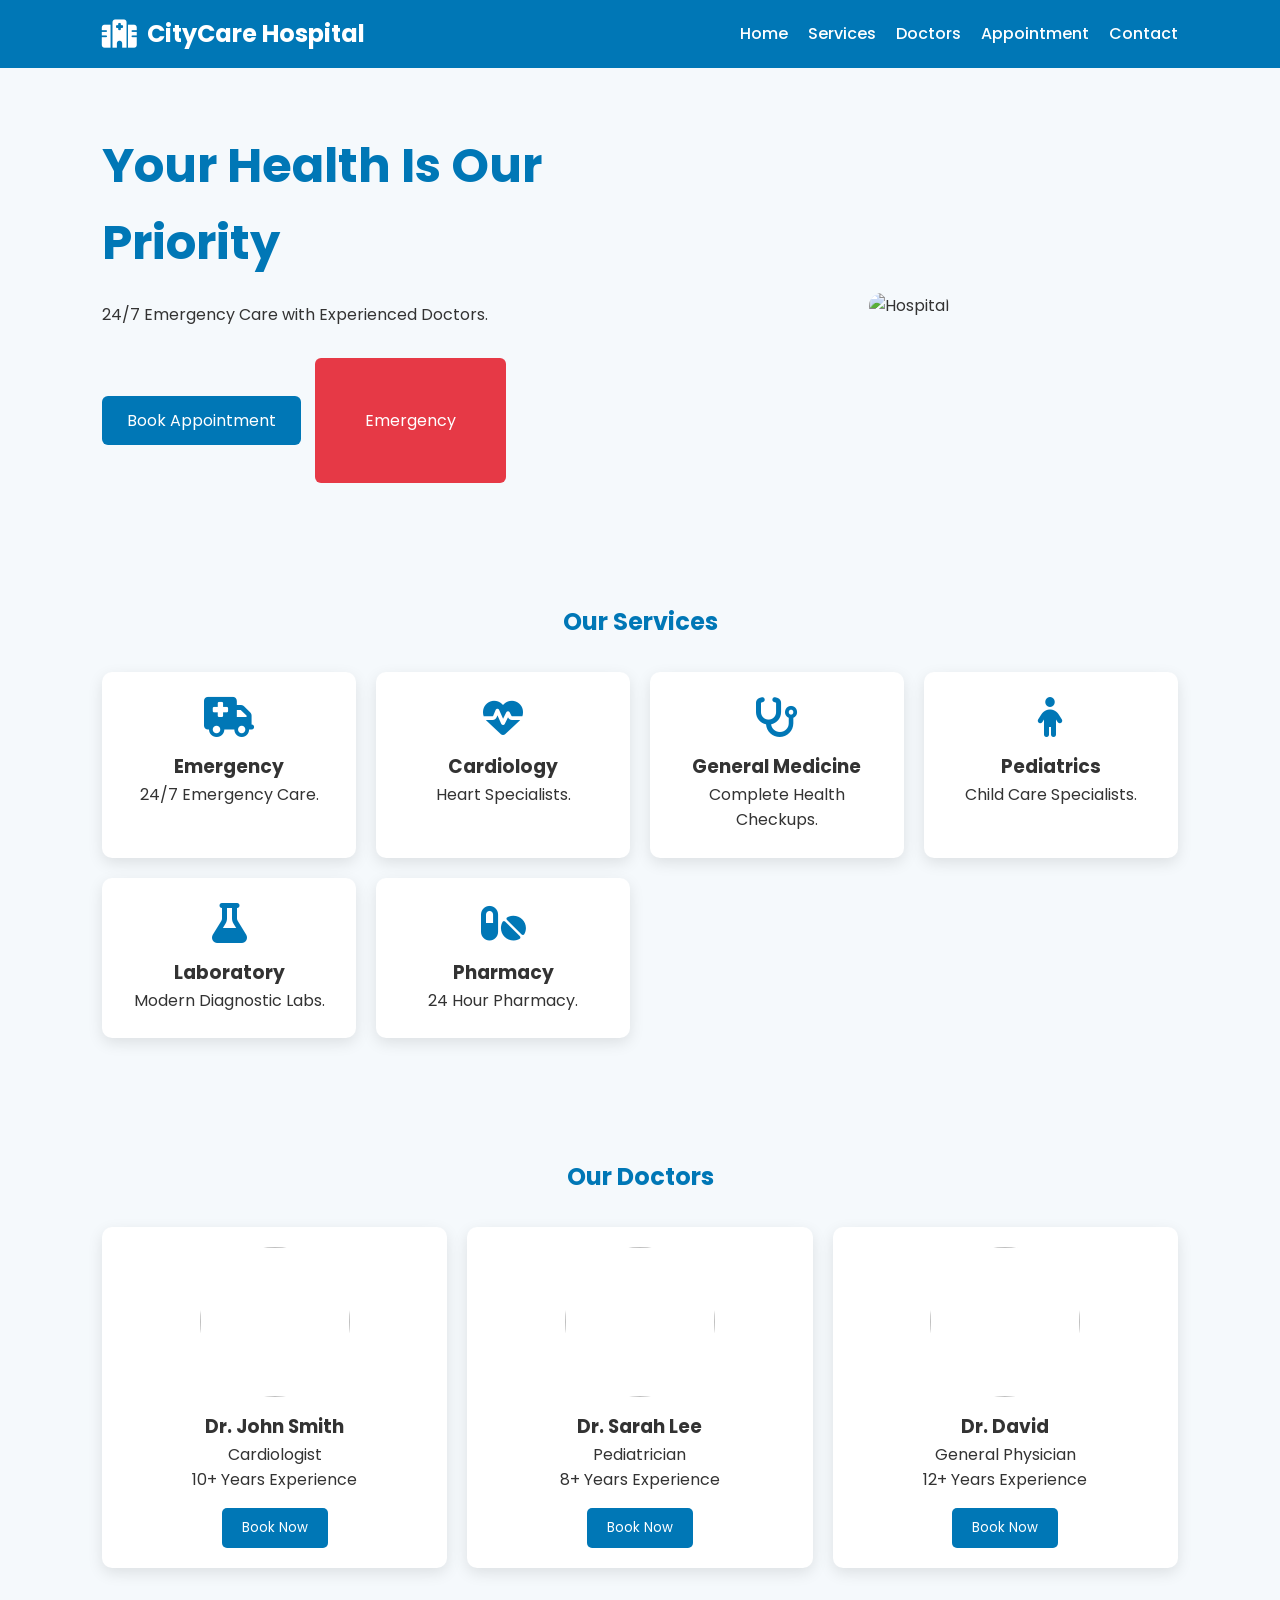
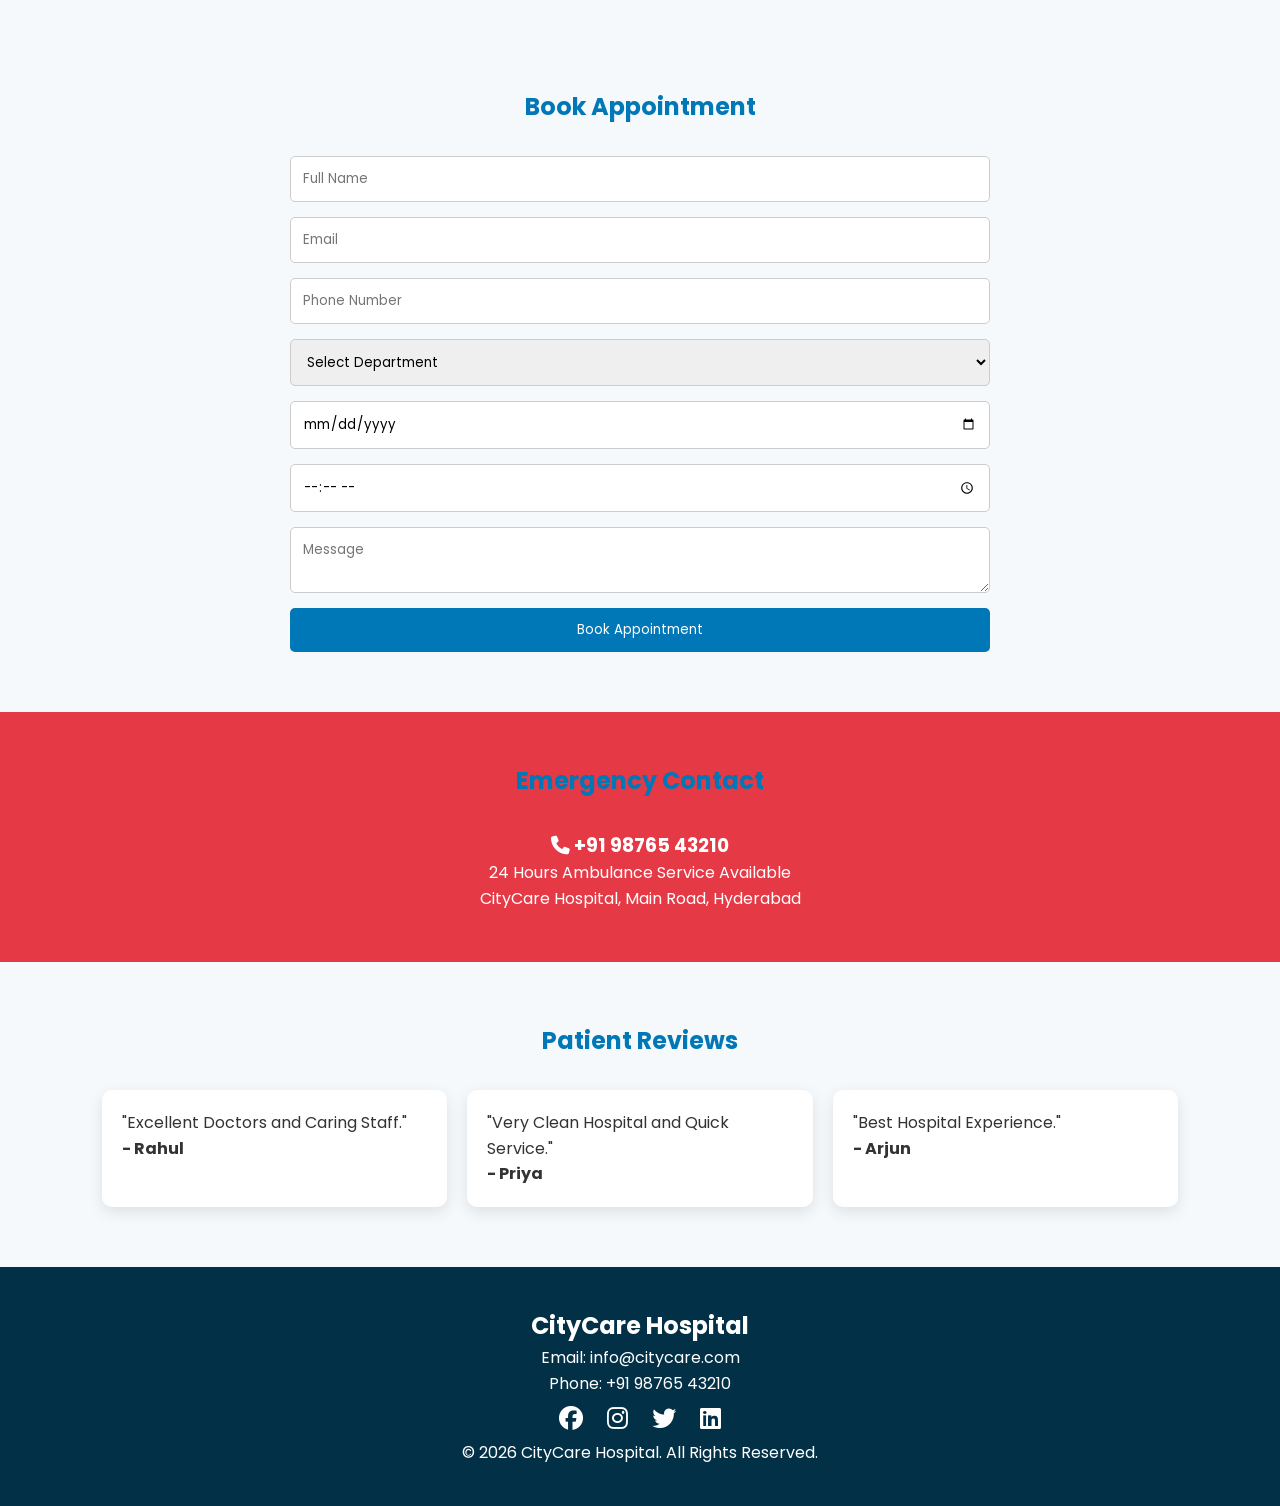
==== index.html @ 6179a46c "added hospital" ====
<!DOCTYPE html>
<html lang="en">
<head>
    <meta charset="UTF-8">
    <meta name="viewport" content="width=device-width, initial-scale=1.0">
    <title>CityCare Hospital</title>
    <link rel="stylesheet" href="style.css">
    <link rel="stylesheet"
    href="https://cdnjs.cloudflare.com/ajax/libs/font-awesome/6.5.2/css/all.min.css">
</head>
<body>

<!-- Header -->
<header>
    <nav class="navbar">
        <div class="logo">
            <i class="fa-solid fa-hospital"></i>
            <h2>CityCare Hospital</h2>
        </div>

        <ul class="nav-links">
            <li><a href="#home">Home</a></li>
            <li><a href="#services">Services</a></li>
            <li><a href="#doctors">Doctors</a></li>
            <li><a href="#appointment">Appointment</a></li>
            <li><a href="#contact">Contact</a></li>
        </ul>
    </nav>
</header>

<!-- Hero -->
<section class="hero" id="home">
    <div class="hero-text">
        <h1>Your Health Is Our Priority</h1>
        <p>24/7 Emergency Care with Experienced Doctors.</p>

        <a href="#appointment" class="btn">Book Appointment</a>
        <a href="#contact" class="btn emergency">Emergency</a>
    </div>

    <div class="hero-image">
        <img src="https://images.unsplash.com/photo-1576091160550-2173dba999ef?w=800" alt="Hospital">
    </div>
</section>

<!-- Services -->
<section id="services" class="services">

<h2>Our Services</h2>

<div class="service-container">

<div class="card">
<i class="fa-solid fa-truck-medical"></i>
<h3>Emergency</h3>
<p>24/7 Emergency Care.</p>
</div>

<div class="card">
<i class="fa-solid fa-heart-pulse"></i>
<h3>Cardiology</h3>
<p>Heart Specialists.</p>
</div>

<div class="card">
<i class="fa-solid fa-stethoscope"></i>
<h3>General Medicine</h3>
<p>Complete Health Checkups.</p>
</div>

<div class="card">
<i class="fa-solid fa-child"></i>
<h3>Pediatrics</h3>
<p>Child Care Specialists.</p>
</div>

<div class="card">
<i class="fa-solid fa-flask"></i>
<h3>Laboratory</h3>
<p>Modern Diagnostic Labs.</p>
</div>

<div class="card">
<i class="fa-solid fa-pills"></i>
<h3>Pharmacy</h3>
<p>24 Hour Pharmacy.</p>
</div>

</div>
</section>

<!-- Doctors -->
<section id="doctors" class="doctors">

<h2>Our Doctors</h2>

<div class="doctor-container">

<div class="doctor-card">
<img src="https://randomuser.me/api/portraits/men/32.jpg">
<h3>Dr. John Smith</h3>
<p>Cardiologist</p>
<p>10+ Years Experience</p>
<button>Book Now</button>
</div>

<div class="doctor-card">
<img src="https://randomuser.me/api/portraits/women/44.jpg">
<h3>Dr. Sarah Lee</h3>
<p>Pediatrician</p>
<p>8+ Years Experience</p>
<button>Book Now</button>
</div>

<div class="doctor-card">
<img src="https://randomuser.me/api/portraits/men/65.jpg">
<h3>Dr. David</h3>
<p>General Physician</p>
<p>12+ Years Experience</p>
<button>Book Now</button>
</div>

</div>

</section>

<!-- Appointment -->
<section id="appointment" class="appointment">

<h2>Book Appointment</h2>

<form id="appointmentForm">

<input type="text" placeholder="Full Name" required>

<input type="email" placeholder="Email" required>

<input type="tel" placeholder="Phone Number" required>

<select required>
<option>Select Department</option>
<option>Cardiology</option>
<option>General Medicine</option>
<option>Pediatrics</option>
<option>Laboratory</option>
</select>

<input type="date" required>

<input type="time" required>

<textarea placeholder="Message"></textarea>

<button type="submit">Book Appointment</button>

</form>

</section>

<!-- Emergency -->
<section class="emergency">

<h2>Emergency Contact</h2>

<h3><i class="fa-solid fa-phone"></i> +91 98765 43210</h3>

<p>24 Hours Ambulance Service Available</p>

<p>CityCare Hospital, Main Road, Hyderabad</p>

</section>

<!-- Testimonials -->
<section class="testimonials">

<h2>Patient Reviews</h2>

<div class="testimonial-box">

<div class="review">
<p>"Excellent Doctors and Caring Staff."</p>
<h4>- Rahul</h4>
</div>

<div class="review">
<p>"Very Clean Hospital and Quick Service."</p>
<h4>- Priya</h4>
</div>

<div class="review">
<p>"Best Hospital Experience."</p>
<h4>- Arjun</h4>
</div>

</div>

</section>

<!-- Footer -->
<footer id="contact">

<h2>CityCare Hospital</h2>

<p>Email: info@citycare.com</p>

<p>Phone: +91 98765 43210</p>

<div class="social">

<i class="fab fa-facebook"></i>
<i class="fab fa-instagram"></i>
<i class="fab fa-twitter"></i>
<i class="fab fa-linkedin"></i>

</div>

<p>© 2026 CityCare Hospital. All Rights Reserved.</p>

</footer>

<script src="script.js"></script>

</body>
</html>
---- style.css ----
/* Google Font */
@import url('https://fonts.googleapis.com/css2?family=Poppins:wght@300;400;500;600;700&display=swap');

*{
    margin:0;
    padding:0;
    box-sizing:border-box;
    font-family:'Poppins',sans-serif;
}

body{
    background:#f5f9fc;
    color:#333;
    line-height:1.6;
}

/* Header */
header{
    background:#0077b6;
    color:#fff;
    position:sticky;
    top:0;
    z-index:1000;
}

.navbar{
    display:flex;
    justify-content:space-between;
    align-items:center;
    padding:15px 8%;
}

.logo{
    display:flex;
    align-items:center;
    gap:10px;
}

.logo i{
    font-size:28px;
}

.nav-links{
    display:flex;
    list-style:none;
}

.nav-links li{
    margin-left:20px;
}

.nav-links a{
    color:#fff;
    text-decoration:none;
    font-weight:500;
}

.nav-links a:hover{
    color:#ffd166;
}

/* Hero */
.hero{
    display:flex;
    justify-content:space-between;
    align-items:center;
    padding:60px 8%;
    flex-wrap:wrap;
}

.hero-text{
    flex:1;
}

.hero-text h1{
    font-size:48px;
    color:#0077b6;
}

.hero-text p{
    margin:20px 0;
}

.hero-image{
    flex:1;
    text-align:center;
}

.hero-image img{
    width:100%;
    max-width:500px;
    border-radius:15px;
}

.btn{
    display:inline-block;
    padding:12px 25px;
    background:#0077b6;
    color:#fff;
    text-decoration:none;
    border-radius:6px;
    margin:10px 10px 0 0;
}

.btn:hover{
    background:#005f8a;
}

.emergency{
    background:#e63946;
}

/* Sections */
section{
    padding:60px 8%;
}

section h2{
    text-align:center;
    margin-bottom:30px;
    color:#0077b6;
}

/* Services */
.service-container{
    display:grid;
    grid-template-columns:repeat(auto-fit,minmax(220px,1fr));
    gap:20px;
}

.card{
    background:#fff;
    padding:25px;
    text-align:center;
    border-radius:10px;
    box-shadow:0 5px 15px rgba(0,0,0,.1);
    transition:.3s;
}

.card:hover{
    transform:translateY(-8px);
}

.card i{
    font-size:40px;
    color:#0077b6;
    margin-bottom:15px;
}

/* Doctors */
.doctor-container{
    display:grid;
    grid-template-columns:repeat(auto-fit,minmax(250px,1fr));
    gap:20px;
}

.doctor-card{
    background:#fff;
    text-align:center;
    padding:20px;
    border-radius:10px;
    box-shadow:0 5px 15px rgba(0,0,0,.1);
}

.doctor-card img{
    width:150px;
    height:150px;
    border-radius:50%;
    object-fit:cover;
    margin-bottom:15px;
}

.doctor-card button{
    margin-top:15px;
    padding:10px 20px;
    background:#0077b6;
    color:#fff;
    border:none;
    border-radius:5px;
    cursor:pointer;
}

.doctor-card button:hover{
    background:#005f8a;
}

/* Appointment */
form{
    max-width:700px;
    margin:auto;
    display:flex;
    flex-direction:column;
    gap:15px;
}

form input,
form select,
form textarea{
    padding:12px;
    border:1px solid #ccc;
    border-radius:5px;
}

form button{
    padding:12px;
    background:#0077b6;
    color:#fff;
    border:none;
    border-radius:5px;
    cursor:pointer;
}

form button:hover{
    background:#005f8a;
}

/* Emergency */
.emergency{
    text-align:center;
    color:#fff;
    padding:50px;
}

/* Testimonials */
.testimonial-box{
    display:grid;
    grid-template-columns:repeat(auto-fit,minmax(250px,1fr));
    gap:20px;
}

.review{
    background:#fff;
    padding:20px;
    border-radius:10px;
    box-shadow:0 5px 15px rgba(0,0,0,.1);
}

/* Footer */
footer{
    background:#023047;
    color:#fff;
    text-align:center;
    padding:40px 20px;
}

.social i{
    margin:10px;
    font-size:24px;
    cursor:pointer;
}

.social i:hover{
    color:#ffd166;
}

/* Responsive */
@media(max-width:768px){

.navbar{
    flex-direction:column;
}

.nav-links{
    flex-direction:column;
    text-align:center;
}

.nav-links li{
    margin:10px 0;
}

.hero{
    flex-direction:column;
    text-align:center;
}

.hero-text h1{
    font-size:34px;
}

}
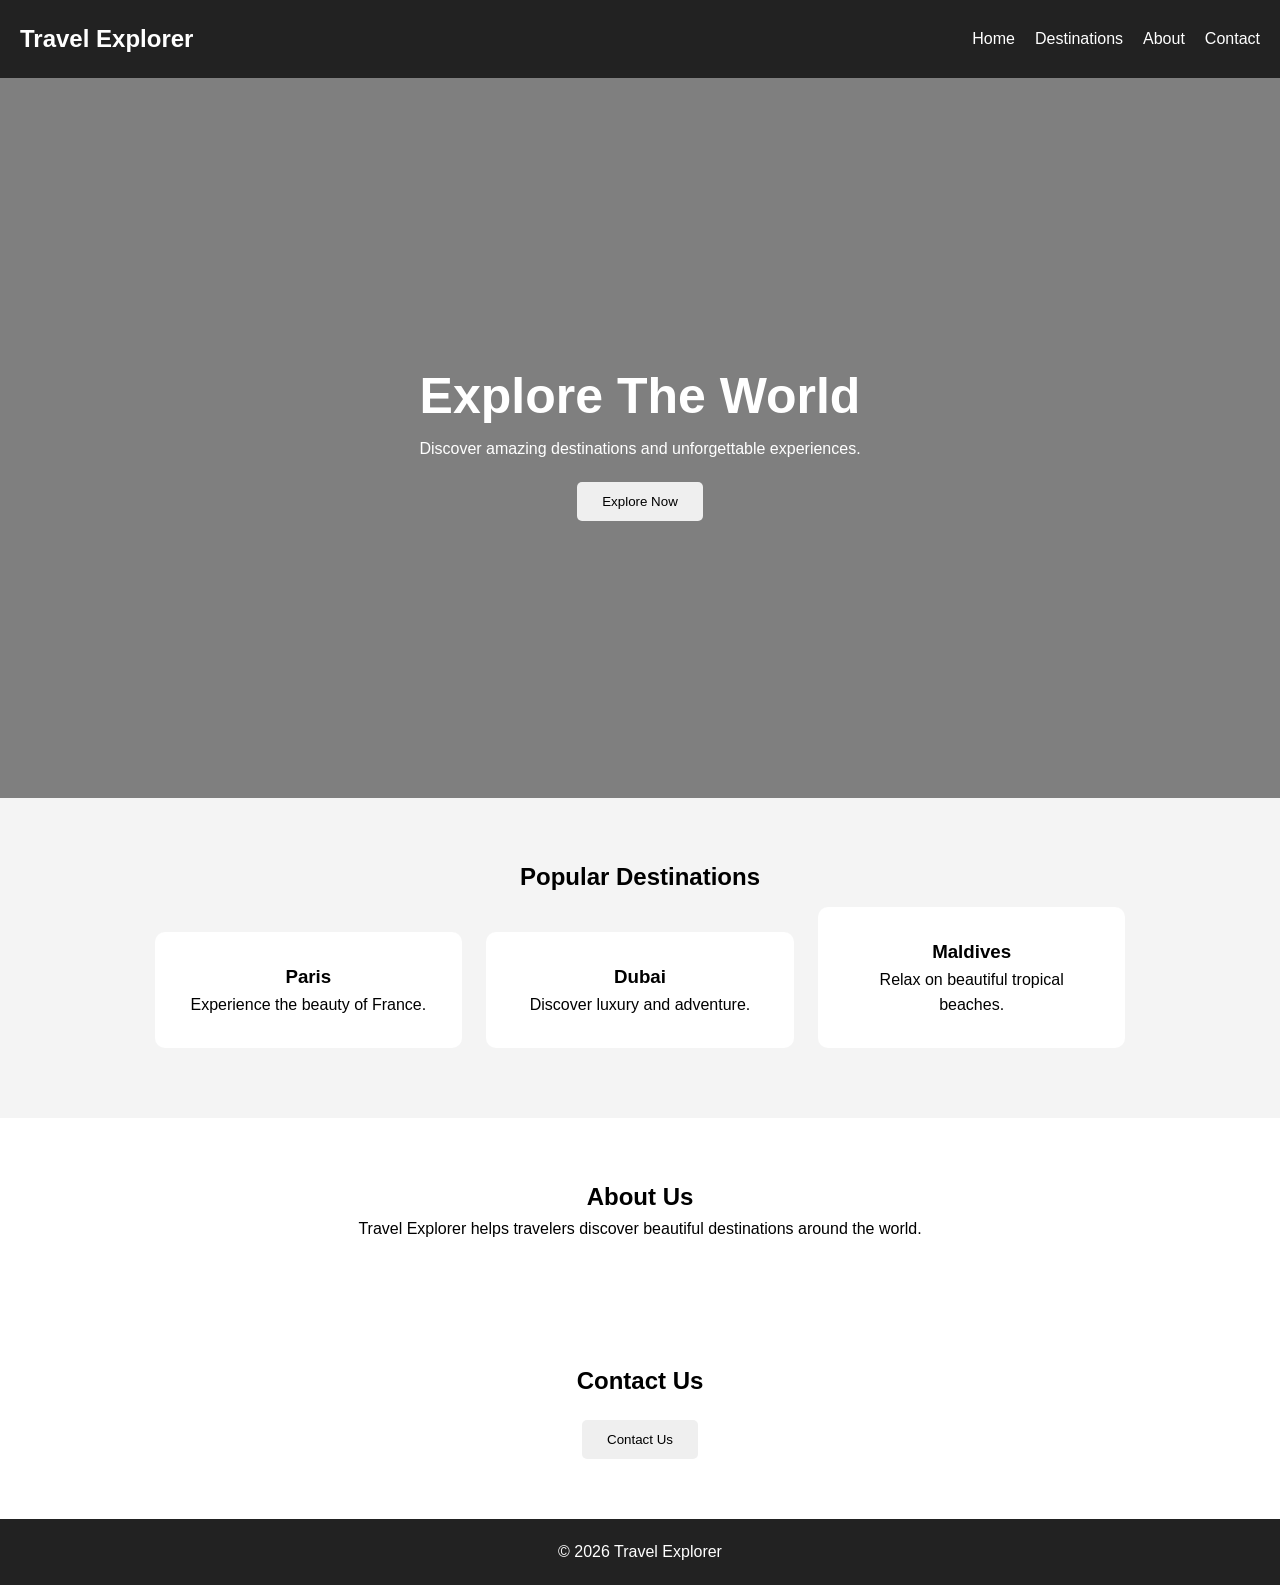
==== commit ffa5d6ae: "add travel docker website" ====
--- a/index.html
+++ b/index.html
@@ -3,222 +3,73 @@
 <head>
     <meta charset="UTF-8">
     <meta name="viewport" content="width=device-width, initial-scale=1.0">
-    <title>CityCare Hospital</title>
+
+    <title>Travel Explorer</title>
+
     <link rel="stylesheet" href="style.css">
-    <link rel="stylesheet"
-    href="https://cdnjs.cloudflare.com/ajax/libs/font-awesome/6.5.2/css/all.min.css">
 </head>
+
 <body>
 
-<!-- Header -->
-<header>
-    <nav class="navbar">
-        <div class="logo">
-            <i class="fa-solid fa-hospital"></i>
-            <h2>CityCare Hospital</h2>
+    <header>
+        <nav>
+            <h1>Travel Explorer</h1>
+
+            <ul>
+                <li><a href="#home">Home</a></li>
+                <li><a href="#destinations">Destinations</a></li>
+                <li><a href="#about">About</a></li>
+                <li><a href="#contact">Contact</a></li>
+            </ul>
+        </nav>
+    </header>
+
+    <section id="home">
+        <h2>Explore The World</h2>
+        <p>Discover amazing destinations and unforgettable experiences.</p>
+        <button>Explore Now</button>
+    </section>
+
+    <section id="destinations">
+        <h2>Popular Destinations</h2>
+
+        <div>
+            <h3>Paris</h3>
+            <p>Experience the beauty of France.</p>
         </div>
 
-        <ul class="nav-links">
-            <li><a href="#home">Home</a></li>
-            <li><a href="#services">Services</a></li>
-            <li><a href="#doctors">Doctors</a></li>
-            <li><a href="#appointment">Appointment</a></li>
-            <li><a href="#contact">Contact</a></li>
-        </ul>
-    </nav>
-</header>
+        <div>
+            <h3>Dubai</h3>
+            <p>Discover luxury and adventure.</p>
+        </div>
 
-<!-- Hero -->
-<section class="hero" id="home">
-    <div class="hero-text">
-        <h1>Your Health Is Our Priority</h1>
-        <p>24/7 Emergency Care with Experienced Doctors.</p>
+        <div>
+            <h3>Maldives</h3>
+            <p>Relax on beautiful tropical beaches.</p>
+        </div>
+    </section>
 
-        <a href="#appointment" class="btn">Book Appointment</a>
-        <a href="#contact" class="btn emergency">Emergency</a>
-    </div>
+    <section id="about">
+        <h2>About Us</h2>
+        <p>
+            Travel Explorer helps travelers discover beautiful
+            destinations around the world.
+        </p>
+    </section>
 
-    <div class="hero-image">
-        <img src="https://images.unsplash.com/photo-1576091160550-2173dba999ef?w=800" alt="Hospital">
-    </div>
-</section>
+    <section id="contact">
+        <h2>Contact Us</h2>
 
-<!-- Services -->
-<section id="services" class="services">
+        <button onclick="showMessage()">
+            Contact Us
+        </button>
+    </section>
 
-<h2>Our Services</h2>
+    <footer>
+        <p>© 2026 Travel Explorer</p>
+    </footer>
 
-<div class="service-container">
-
-<div class="card">
-<i class="fa-solid fa-truck-medical"></i>
-<h3>Emergency</h3>
-<p>24/7 Emergency Care.</p>
-</div>
-
-<div class="card">
-<i class="fa-solid fa-heart-pulse"></i>
-<h3>Cardiology</h3>
-<p>Heart Specialists.</p>
-</div>
-
-<div class="card">
-<i class="fa-solid fa-stethoscope"></i>
-<h3>General Medicine</h3>
-<p>Complete Health Checkups.</p>
-</div>
-
-<div class="card">
-<i class="fa-solid fa-child"></i>
-<h3>Pediatrics</h3>
-<p>Child Care Specialists.</p>
-</div>
-
-<div class="card">
-<i class="fa-solid fa-flask"></i>
-<h3>Laboratory</h3>
-<p>Modern Diagnostic Labs.</p>
-</div>
-
-<div class="card">
-<i class="fa-solid fa-pills"></i>
-<h3>Pharmacy</h3>
-<p>24 Hour Pharmacy.</p>
-</div>
-
-</div>
-</section>
-
-<!-- Doctors -->
-<section id="doctors" class="doctors">
-
-<h2>Our Doctors</h2>
-
-<div class="doctor-container">
-
-<div class="doctor-card">
-<img src="https://randomuser.me/api/portraits/men/32.jpg">
-<h3>Dr. John Smith</h3>
-<p>Cardiologist</p>
-<p>10+ Years Experience</p>
-<button>Book Now</button>
-</div>
-
-<div class="doctor-card">
-<img src="https://randomuser.me/api/portraits/women/44.jpg">
-<h3>Dr. Sarah Lee</h3>
-<p>Pediatrician</p>
-<p>8+ Years Experience</p>
-<button>Book Now</button>
-</div>
-
-<div class="doctor-card">
-<img src="https://randomuser.me/api/portraits/men/65.jpg">
-<h3>Dr. David</h3>
-<p>General Physician</p>
-<p>12+ Years Experience</p>
-<button>Book Now</button>
-</div>
-
-</div>
-
-</section>
-
-<!-- Appointment -->
-<section id="appointment" class="appointment">
-
-<h2>Book Appointment</h2>
-
-<form id="appointmentForm">
-
-<input type="text" placeholder="Full Name" required>
-
-<input type="email" placeholder="Email" required>
-
-<input type="tel" placeholder="Phone Number" required>
-
-<select required>
-<option>Select Department</option>
-<option>Cardiology</option>
-<option>General Medicine</option>
-<option>Pediatrics</option>
-<option>Laboratory</option>
-</select>
-
-<input type="date" required>
-
-<input type="time" required>
-
-<textarea placeholder="Message"></textarea>
-
-<button type="submit">Book Appointment</button>
-
-</form>
-
-</section>
-
-<!-- Emergency -->
-<section class="emergency">
-
-<h2>Emergency Contact</h2>
-
-<h3><i class="fa-solid fa-phone"></i> +91 98765 43210</h3>
-
-<p>24 Hours Ambulance Service Available</p>
-
-<p>CityCare Hospital, Main Road, Hyderabad</p>
-
-</section>
-
-<!-- Testimonials -->
-<section class="testimonials">
-
-<h2>Patient Reviews</h2>
-
-<div class="testimonial-box">
-
-<div class="review">
-<p>"Excellent Doctors and Caring Staff."</p>
-<h4>- Rahul</h4>
-</div>
-
-<div class="review">
-<p>"Very Clean Hospital and Quick Service."</p>
-<h4>- Priya</h4>
-</div>
-
-<div class="review">
-<p>"Best Hospital Experience."</p>
-<h4>- Arjun</h4>
-</div>
-
-</div>
-
-</section>
-
-<!-- Footer -->
-<footer id="contact">
-
-<h2>CityCare Hospital</h2>
-
-<p>Email: info@citycare.com</p>
-
-<p>Phone: +91 98765 43210</p>
-
-<div class="social">
-
-<i class="fab fa-facebook"></i>
-<i class="fab fa-instagram"></i>
-<i class="fab fa-twitter"></i>
-<i class="fab fa-linkedin"></i>
-
-</div>
-
-<p>© 2026 CityCare Hospital. All Rights Reserved.</p>
-
-</footer>
-
-<script src="script.js"></script>
+    <script src="script.js"></script>
 
 </body>
-</html>+</html>
--- a/style.css
+++ b/style.css
@@ -1,281 +1,88 @@
-/* Google Font */
-@import url('https://fonts.googleapis.com/css2?family=Poppins:wght@300;400;500;600;700&display=swap');
-
-*{
-    margin:0;
-    padding:0;
-    box-sizing:border-box;
-    font-family:'Poppins',sans-serif;
+* {
+    margin: 0;
+    padding: 0;
+    box-sizing: border-box;
 }
 
-body{
-    background:#f5f9fc;
-    color:#333;
-    line-height:1.6;
+body {
+    font-family: Arial, sans-serif;
+    line-height: 1.6;
 }
 
-/* Header */
-header{
-    background:#0077b6;
-    color:#fff;
-    position:sticky;
-    top:0;
-    z-index:1000;
+header {
+    background: #222;
+    color: white;
+    padding: 20px;
 }
 
-.navbar{
-    display:flex;
-    justify-content:space-between;
-    align-items:center;
-    padding:15px 8%;
+nav {
+    display: flex;
+    justify-content: space-between;
+    align-items: center;
 }
 
-.logo{
-    display:flex;
-    align-items:center;
-    gap:10px;
+nav ul {
+    display: flex;
+    list-style: none;
+    gap: 20px;
 }
 
-.logo i{
-    font-size:28px;
+nav a {
+    color: white;
+    text-decoration: none;
 }
 
-.nav-links{
-    display:flex;
-    list-style:none;
+#home {
+    min-height: 80vh;
+    display: flex;
+    flex-direction: column;
+    justify-content: center;
+    align-items: center;
+    text-align: center;
+
+    background: linear-gradient(
+        rgba(0, 0, 0, 0.5),
+        rgba(0, 0, 0, 0.5)
+    ),
+    url("https://images.unsplash.com/photo-1507525428034-b723cf961d3e")
+    center/cover;
+
+    color: white;
 }
 
-.nav-links li{
-    margin-left:20px;
+#home h2 {
+    font-size: 50px;
 }
 
-.nav-links a{
-    color:#fff;
-    text-decoration:none;
-    font-weight:500;
+button {
+    margin-top: 20px;
+    padding: 12px 25px;
+    border: none;
+    border-radius: 5px;
+    cursor: pointer;
 }
 
-.nav-links a:hover{
-    color:#ffd166;
+section {
+    padding: 60px 10%;
+    text-align: center;
 }
 
-/* Hero */
-.hero{
-    display:flex;
-    justify-content:space-between;
-    align-items:center;
-    padding:60px 8%;
-    flex-wrap:wrap;
+#destinations {
+    background: #f4f4f4;
 }
 
-.hero-text{
-    flex:1;
+#destinations div {
+    display: inline-block;
+    width: 30%;
+    margin: 10px;
+    padding: 30px;
+    background: white;
+    border-radius: 10px;
 }
 
-.hero-text h1{
-    font-size:48px;
-    color:#0077b6;
+footer {
+    background: #222;
+    color: white;
+    text-align: center;
+    padding: 20px;
 }
-
-.hero-text p{
-    margin:20px 0;
-}
-
-.hero-image{
-    flex:1;
-    text-align:center;
-}
-
-.hero-image img{
-    width:100%;
-    max-width:500px;
-    border-radius:15px;
-}
-
-.btn{
-    display:inline-block;
-    padding:12px 25px;
-    background:#0077b6;
-    color:#fff;
-    text-decoration:none;
-    border-radius:6px;
-    margin:10px 10px 0 0;
-}
-
-.btn:hover{
-    background:#005f8a;
-}
-
-.emergency{
-    background:#e63946;
-}
-
-/* Sections */
-section{
-    padding:60px 8%;
-}
-
-section h2{
-    text-align:center;
-    margin-bottom:30px;
-    color:#0077b6;
-}
-
-/* Services */
-.service-container{
-    display:grid;
-    grid-template-columns:repeat(auto-fit,minmax(220px,1fr));
-    gap:20px;
-}
-
-.card{
-    background:#fff;
-    padding:25px;
-    text-align:center;
-    border-radius:10px;
-    box-shadow:0 5px 15px rgba(0,0,0,.1);
-    transition:.3s;
-}
-
-.card:hover{
-    transform:translateY(-8px);
-}
-
-.card i{
-    font-size:40px;
-    color:#0077b6;
-    margin-bottom:15px;
-}
-
-/* Doctors */
-.doctor-container{
-    display:grid;
-    grid-template-columns:repeat(auto-fit,minmax(250px,1fr));
-    gap:20px;
-}
-
-.doctor-card{
-    background:#fff;
-    text-align:center;
-    padding:20px;
-    border-radius:10px;
-    box-shadow:0 5px 15px rgba(0,0,0,.1);
-}
-
-.doctor-card img{
-    width:150px;
-    height:150px;
-    border-radius:50%;
-    object-fit:cover;
-    margin-bottom:15px;
-}
-
-.doctor-card button{
-    margin-top:15px;
-    padding:10px 20px;
-    background:#0077b6;
-    color:#fff;
-    border:none;
-    border-radius:5px;
-    cursor:pointer;
-}
-
-.doctor-card button:hover{
-    background:#005f8a;
-}
-
-/* Appointment */
-form{
-    max-width:700px;
-    margin:auto;
-    display:flex;
-    flex-direction:column;
-    gap:15px;
-}
-
-form input,
-form select,
-form textarea{
-    padding:12px;
-    border:1px solid #ccc;
-    border-radius:5px;
-}
-
-form button{
-    padding:12px;
-    background:#0077b6;
-    color:#fff;
-    border:none;
-    border-radius:5px;
-    cursor:pointer;
-}
-
-form button:hover{
-    background:#005f8a;
-}
-
-/* Emergency */
-.emergency{
-    text-align:center;
-    color:#fff;
-    padding:50px;
-}
-
-/* Testimonials */
-.testimonial-box{
-    display:grid;
-    grid-template-columns:repeat(auto-fit,minmax(250px,1fr));
-    gap:20px;
-}
-
-.review{
-    background:#fff;
-    padding:20px;
-    border-radius:10px;
-    box-shadow:0 5px 15px rgba(0,0,0,.1);
-}
-
-/* Footer */
-footer{
-    background:#023047;
-    color:#fff;
-    text-align:center;
-    padding:40px 20px;
-}
-
-.social i{
-    margin:10px;
-    font-size:24px;
-    cursor:pointer;
-}
-
-.social i:hover{
-    color:#ffd166;
-}
-
-/* Responsive */
-@media(max-width:768px){
-
-.navbar{
-    flex-direction:column;
-}
-
-.nav-links{
-    flex-direction:column;
-    text-align:center;
-}
-
-.nav-links li{
-    margin:10px 0;
-}
-
-.hero{
-    flex-direction:column;
-    text-align:center;
-}
-
-.hero-text h1{
-    font-size:34px;
-}
-
-}
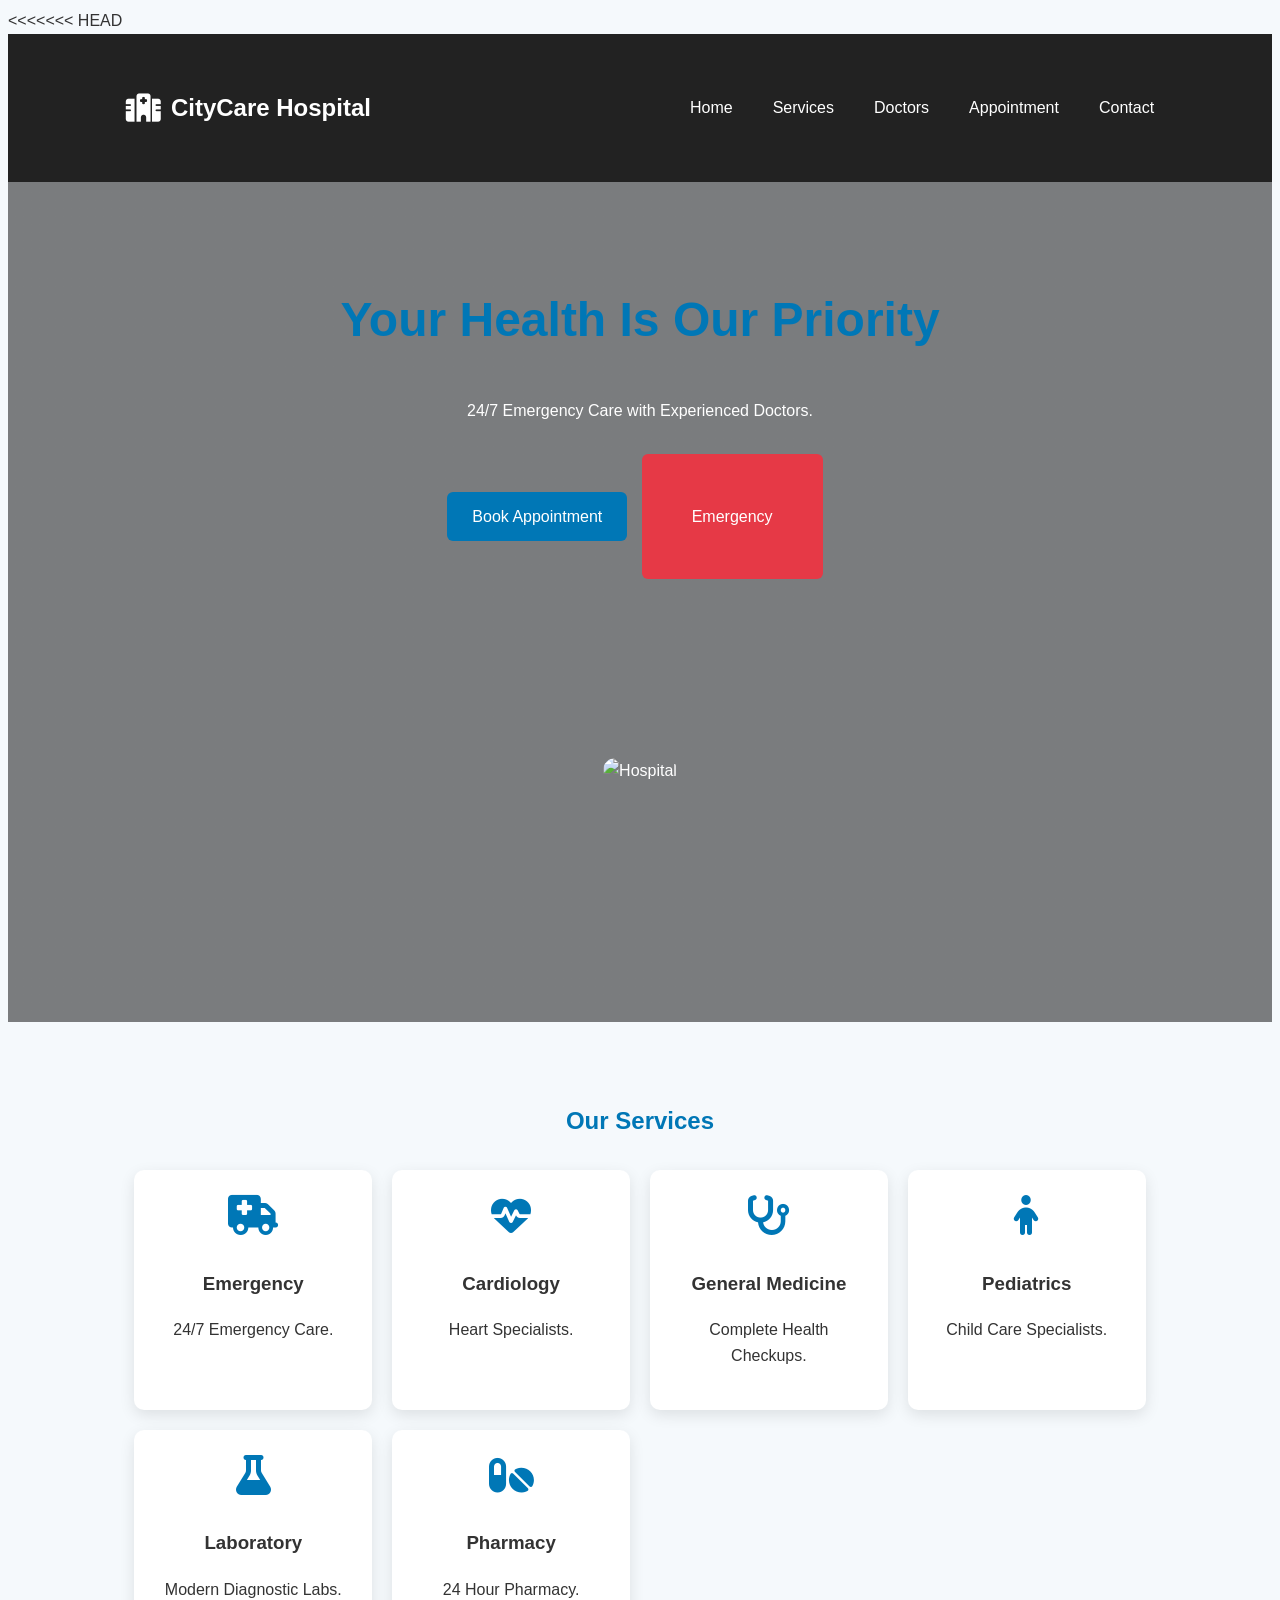
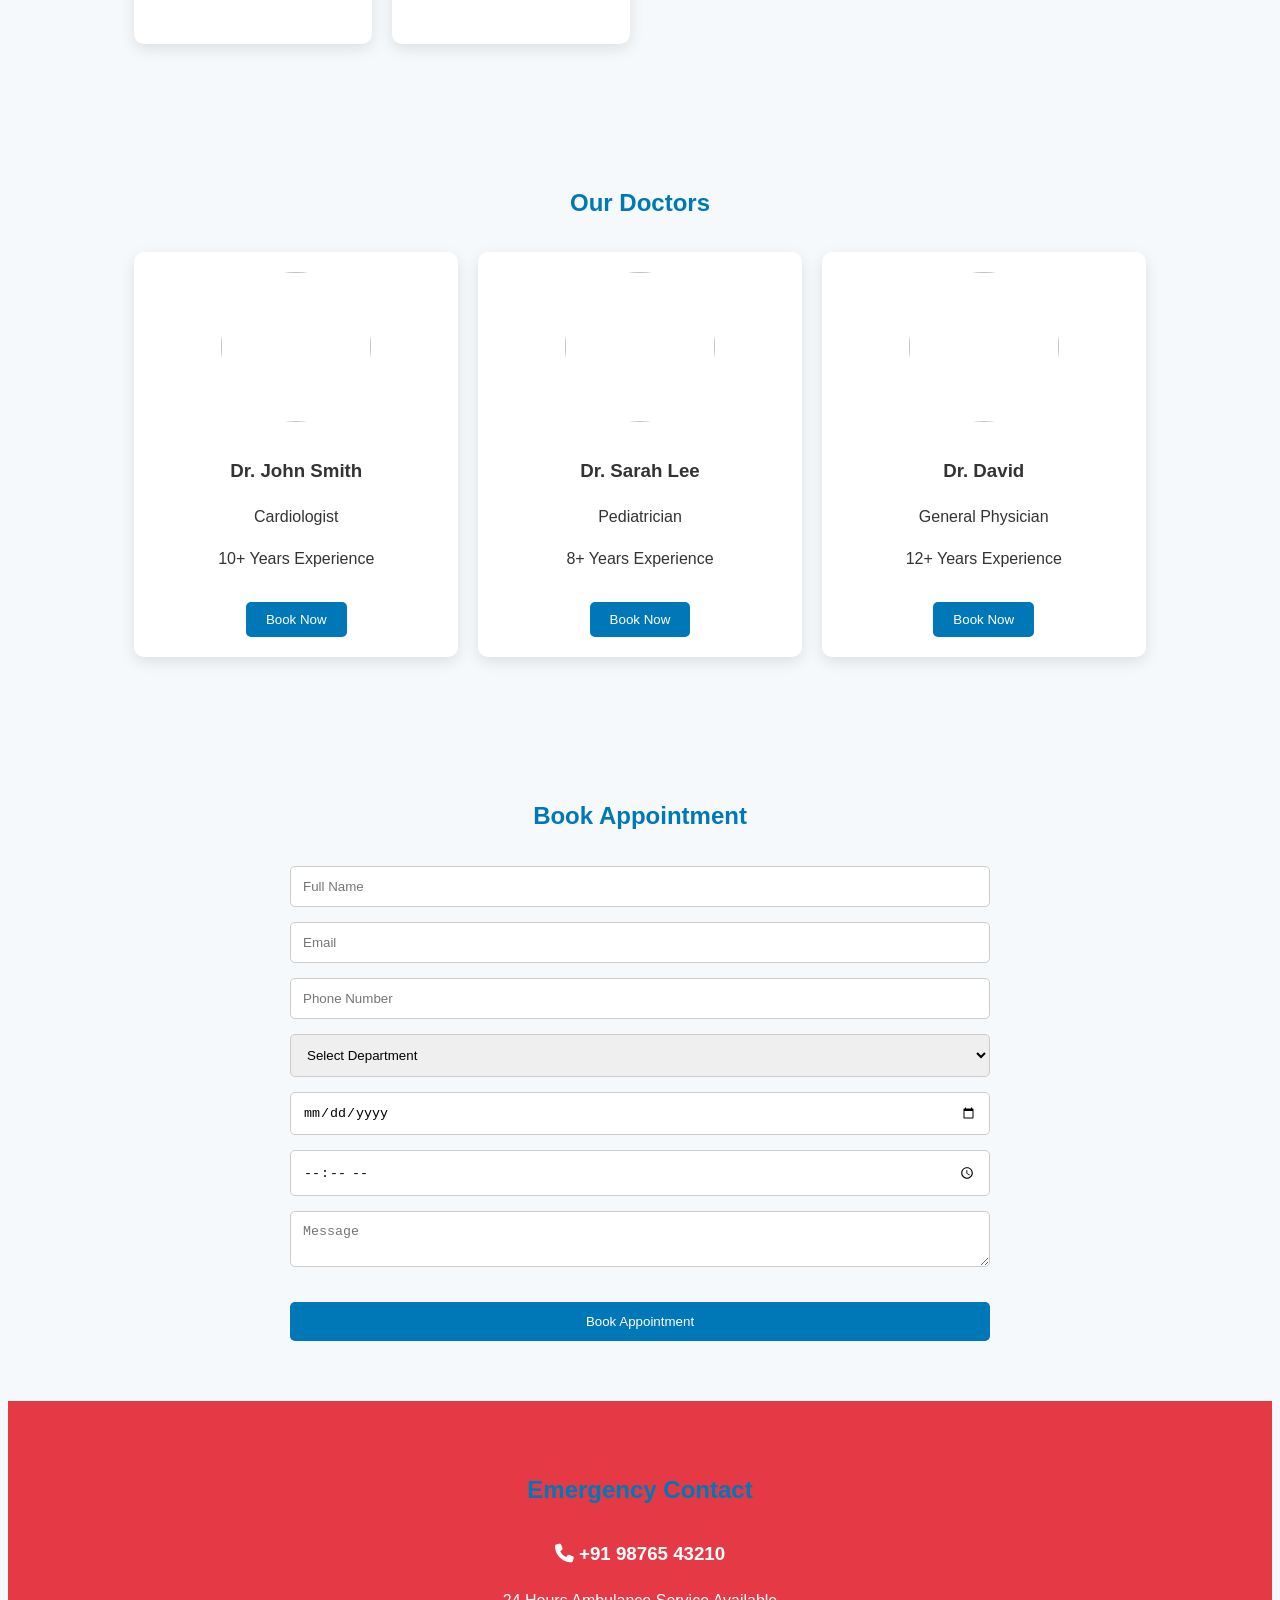
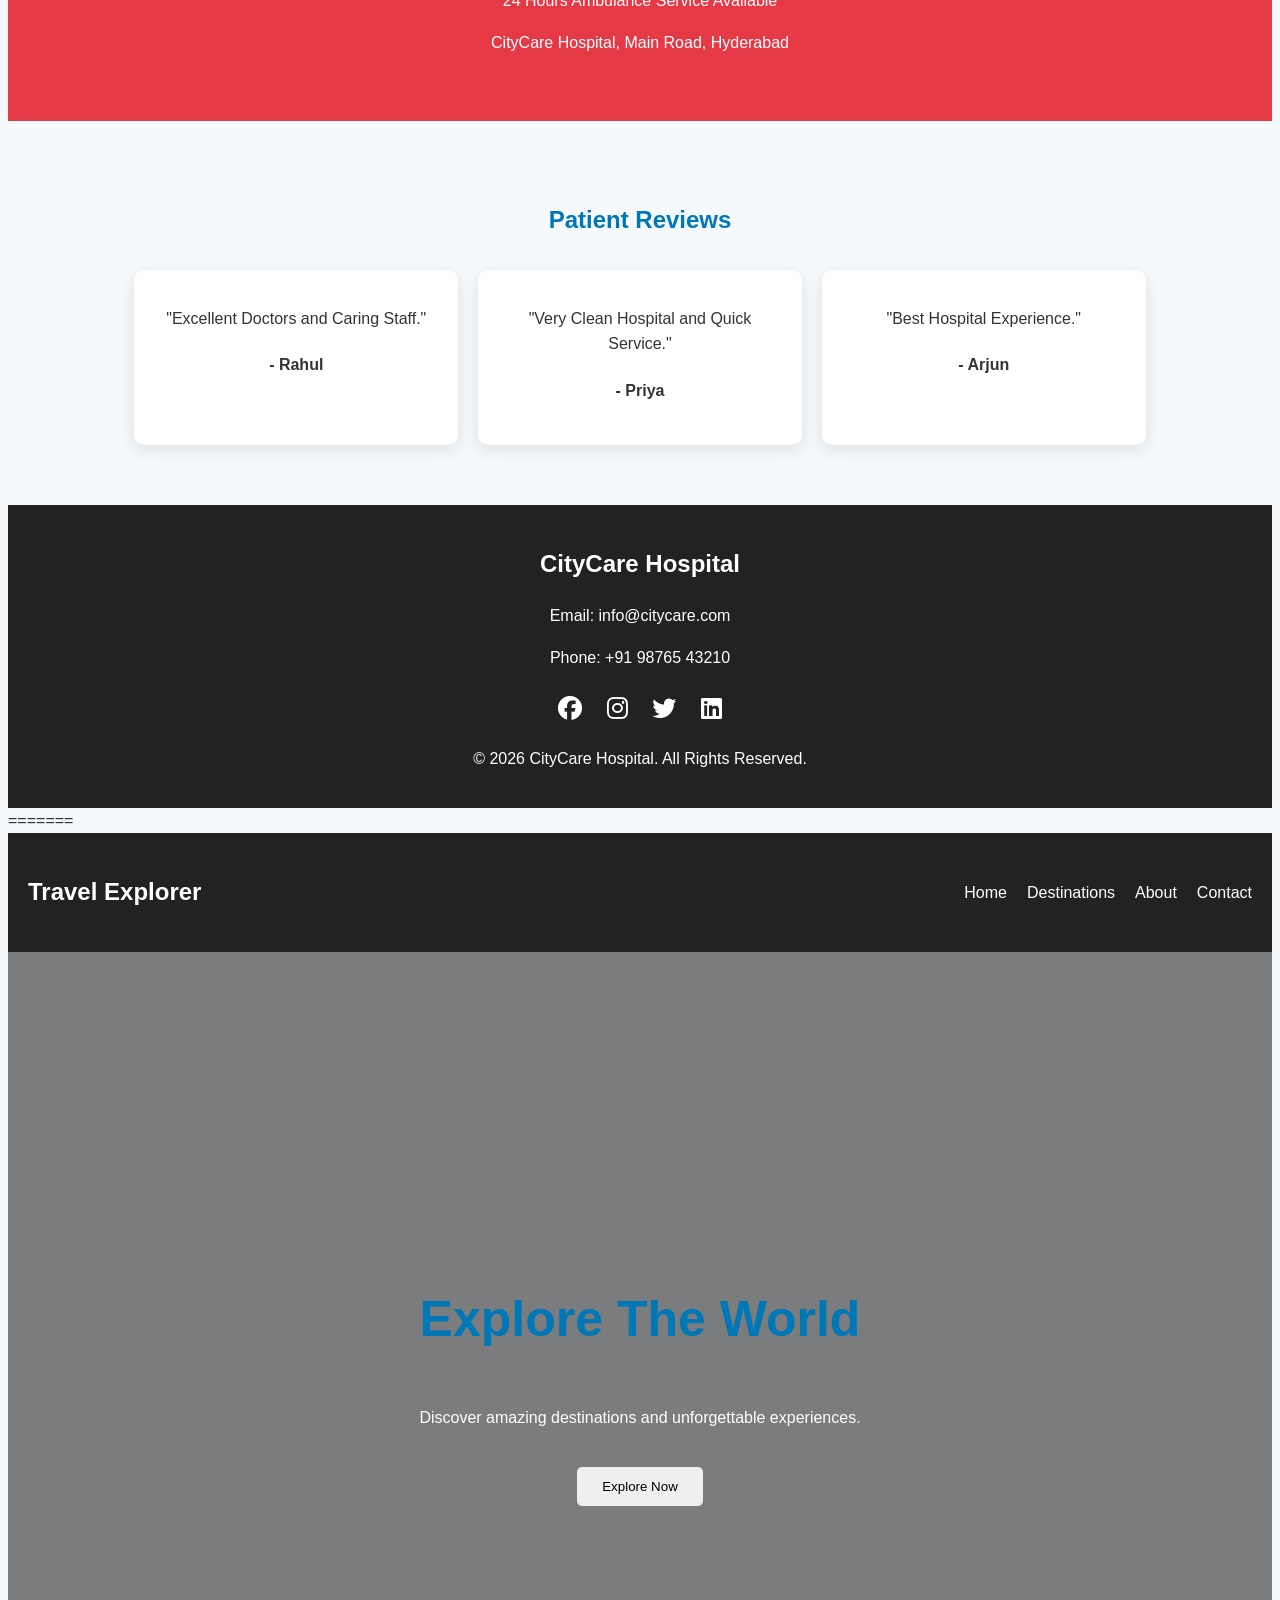
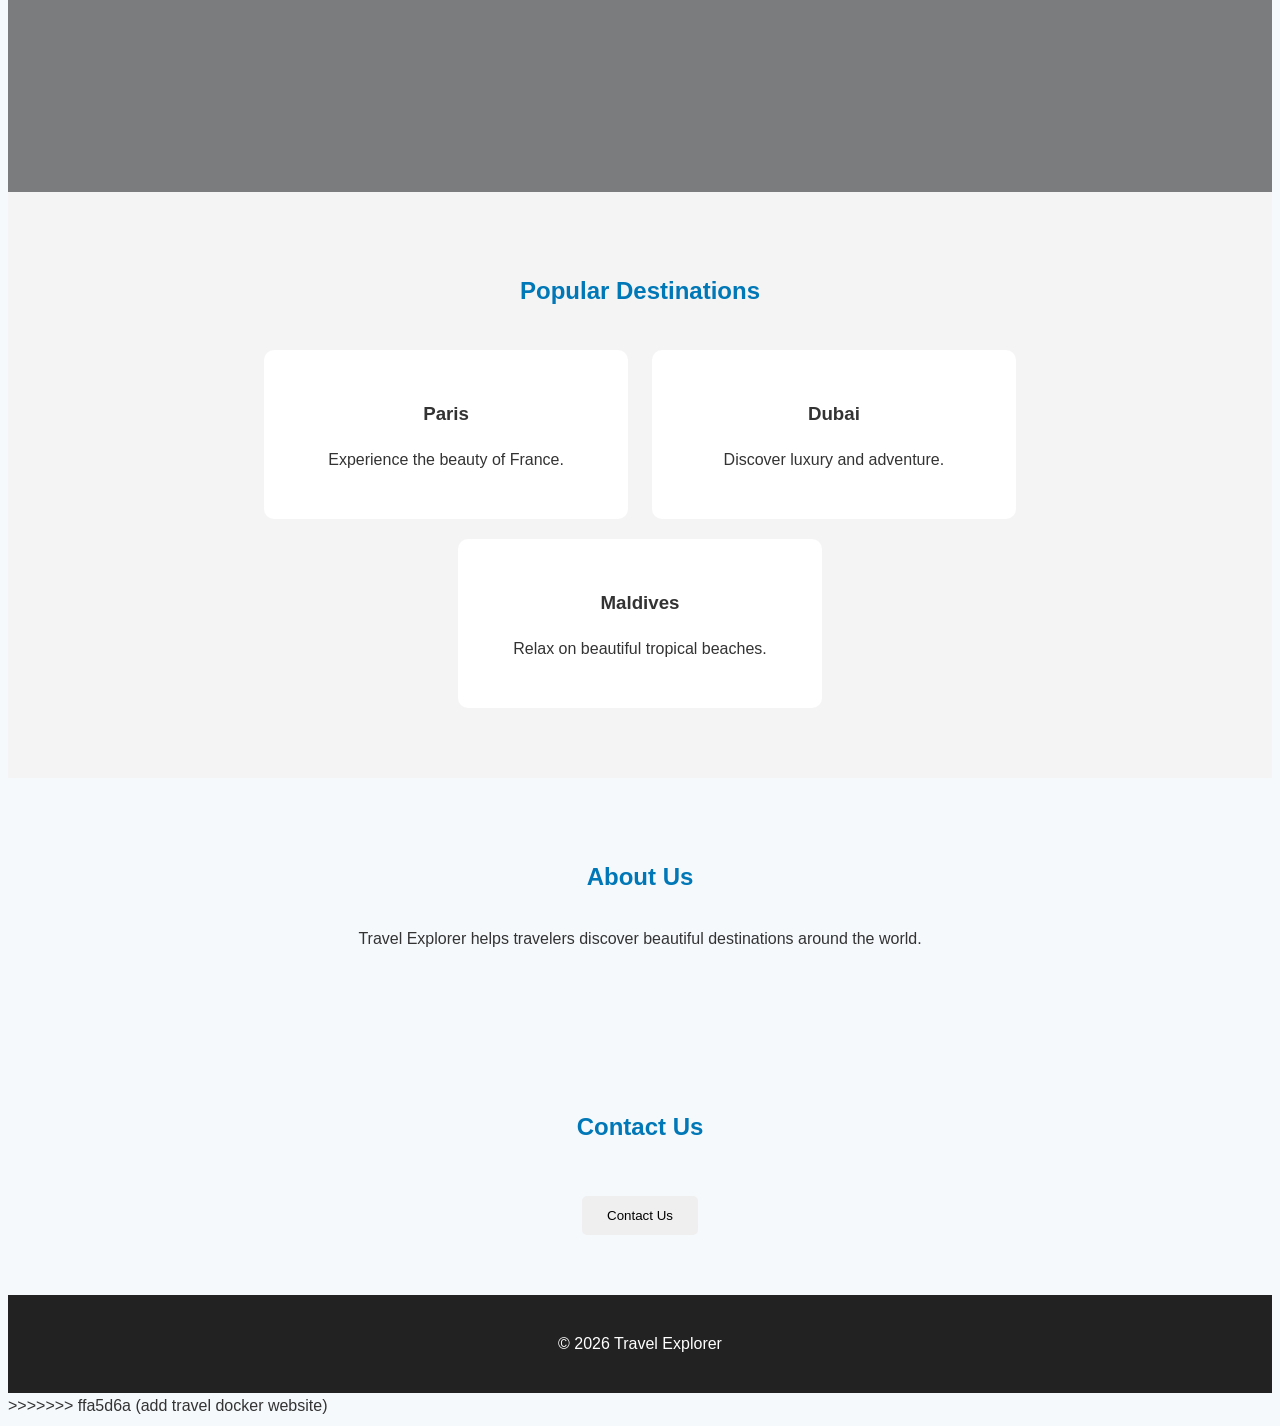
==== commit aadfb285: "Initial travel Docker website" ====
--- a/index.html
+++ b/index.html
@@ -3,6 +3,227 @@
 <head>
     <meta charset="UTF-8">
     <meta name="viewport" content="width=device-width, initial-scale=1.0">
+<<<<<<< HEAD
+    <title>CityCare Hospital</title>
+    <link rel="stylesheet" href="style.css">
+    <link rel="stylesheet"
+    href="https://cdnjs.cloudflare.com/ajax/libs/font-awesome/6.5.2/css/all.min.css">
+</head>
+<body>
+
+<!-- Header -->
+<header>
+    <nav class="navbar">
+        <div class="logo">
+            <i class="fa-solid fa-hospital"></i>
+            <h2>CityCare Hospital</h2>
+        </div>
+
+        <ul class="nav-links">
+            <li><a href="#home">Home</a></li>
+            <li><a href="#services">Services</a></li>
+            <li><a href="#doctors">Doctors</a></li>
+            <li><a href="#appointment">Appointment</a></li>
+            <li><a href="#contact">Contact</a></li>
+        </ul>
+    </nav>
+</header>
+
+<!-- Hero -->
+<section class="hero" id="home">
+    <div class="hero-text">
+        <h1>Your Health Is Our Priority</h1>
+        <p>24/7 Emergency Care with Experienced Doctors.</p>
+
+        <a href="#appointment" class="btn">Book Appointment</a>
+        <a href="#contact" class="btn emergency">Emergency</a>
+    </div>
+
+    <div class="hero-image">
+        <img src="https://images.unsplash.com/photo-1576091160550-2173dba999ef?w=800" alt="Hospital">
+    </div>
+</section>
+
+<!-- Services -->
+<section id="services" class="services">
+
+<h2>Our Services</h2>
+
+<div class="service-container">
+
+<div class="card">
+<i class="fa-solid fa-truck-medical"></i>
+<h3>Emergency</h3>
+<p>24/7 Emergency Care.</p>
+</div>
+
+<div class="card">
+<i class="fa-solid fa-heart-pulse"></i>
+<h3>Cardiology</h3>
+<p>Heart Specialists.</p>
+</div>
+
+<div class="card">
+<i class="fa-solid fa-stethoscope"></i>
+<h3>General Medicine</h3>
+<p>Complete Health Checkups.</p>
+</div>
+
+<div class="card">
+<i class="fa-solid fa-child"></i>
+<h3>Pediatrics</h3>
+<p>Child Care Specialists.</p>
+</div>
+
+<div class="card">
+<i class="fa-solid fa-flask"></i>
+<h3>Laboratory</h3>
+<p>Modern Diagnostic Labs.</p>
+</div>
+
+<div class="card">
+<i class="fa-solid fa-pills"></i>
+<h3>Pharmacy</h3>
+<p>24 Hour Pharmacy.</p>
+</div>
+
+</div>
+</section>
+
+<!-- Doctors -->
+<section id="doctors" class="doctors">
+
+<h2>Our Doctors</h2>
+
+<div class="doctor-container">
+
+<div class="doctor-card">
+<img src="https://randomuser.me/api/portraits/men/32.jpg">
+<h3>Dr. John Smith</h3>
+<p>Cardiologist</p>
+<p>10+ Years Experience</p>
+<button>Book Now</button>
+</div>
+
+<div class="doctor-card">
+<img src="https://randomuser.me/api/portraits/women/44.jpg">
+<h3>Dr. Sarah Lee</h3>
+<p>Pediatrician</p>
+<p>8+ Years Experience</p>
+<button>Book Now</button>
+</div>
+
+<div class="doctor-card">
+<img src="https://randomuser.me/api/portraits/men/65.jpg">
+<h3>Dr. David</h3>
+<p>General Physician</p>
+<p>12+ Years Experience</p>
+<button>Book Now</button>
+</div>
+
+</div>
+
+</section>
+
+<!-- Appointment -->
+<section id="appointment" class="appointment">
+
+<h2>Book Appointment</h2>
+
+<form id="appointmentForm">
+
+<input type="text" placeholder="Full Name" required>
+
+<input type="email" placeholder="Email" required>
+
+<input type="tel" placeholder="Phone Number" required>
+
+<select required>
+<option>Select Department</option>
+<option>Cardiology</option>
+<option>General Medicine</option>
+<option>Pediatrics</option>
+<option>Laboratory</option>
+</select>
+
+<input type="date" required>
+
+<input type="time" required>
+
+<textarea placeholder="Message"></textarea>
+
+<button type="submit">Book Appointment</button>
+
+</form>
+
+</section>
+
+<!-- Emergency -->
+<section class="emergency">
+
+<h2>Emergency Contact</h2>
+
+<h3><i class="fa-solid fa-phone"></i> +91 98765 43210</h3>
+
+<p>24 Hours Ambulance Service Available</p>
+
+<p>CityCare Hospital, Main Road, Hyderabad</p>
+
+</section>
+
+<!-- Testimonials -->
+<section class="testimonials">
+
+<h2>Patient Reviews</h2>
+
+<div class="testimonial-box">
+
+<div class="review">
+<p>"Excellent Doctors and Caring Staff."</p>
+<h4>- Rahul</h4>
+</div>
+
+<div class="review">
+<p>"Very Clean Hospital and Quick Service."</p>
+<h4>- Priya</h4>
+</div>
+
+<div class="review">
+<p>"Best Hospital Experience."</p>
+<h4>- Arjun</h4>
+</div>
+
+</div>
+
+</section>
+
+<!-- Footer -->
+<footer id="contact">
+
+<h2>CityCare Hospital</h2>
+
+<p>Email: info@citycare.com</p>
+
+<p>Phone: +91 98765 43210</p>
+
+<div class="social">
+
+<i class="fab fa-facebook"></i>
+<i class="fab fa-instagram"></i>
+<i class="fab fa-twitter"></i>
+<i class="fab fa-linkedin"></i>
+
+</div>
+
+<p>© 2026 CityCare Hospital. All Rights Reserved.</p>
+
+</footer>
+
+<script src="script.js"></script>
+
+</body>
+</html>
+=======
 
     <title>Travel Explorer</title>
 
@@ -73,3 +294,4 @@
 
 </body>
 </html>
+>>>>>>> ffa5d6a (add travel docker website)
--- a/style.css
+++ b/style.css
@@ -1,3 +1,286 @@
+<<<<<<< HEAD
+/* Google Font */
+@import url('https://fonts.googleapis.com/css2?family=Poppins:wght@300;400;500;600;700&display=swap');
+
+*{
+    margin:0;
+    padding:0;
+    box-sizing:border-box;
+    font-family:'Poppins',sans-serif;
+}
+
+body{
+    background:#f5f9fc;
+    color:#333;
+    line-height:1.6;
+}
+
+/* Header */
+header{
+    background:#0077b6;
+    color:#fff;
+    position:sticky;
+    top:0;
+    z-index:1000;
+}
+
+.navbar{
+    display:flex;
+    justify-content:space-between;
+    align-items:center;
+    padding:15px 8%;
+}
+
+.logo{
+    display:flex;
+    align-items:center;
+    gap:10px;
+}
+
+.logo i{
+    font-size:28px;
+}
+
+.nav-links{
+    display:flex;
+    list-style:none;
+}
+
+.nav-links li{
+    margin-left:20px;
+}
+
+.nav-links a{
+    color:#fff;
+    text-decoration:none;
+    font-weight:500;
+}
+
+.nav-links a:hover{
+    color:#ffd166;
+}
+
+/* Hero */
+.hero{
+    display:flex;
+    justify-content:space-between;
+    align-items:center;
+    padding:60px 8%;
+    flex-wrap:wrap;
+}
+
+.hero-text{
+    flex:1;
+}
+
+.hero-text h1{
+    font-size:48px;
+    color:#0077b6;
+}
+
+.hero-text p{
+    margin:20px 0;
+}
+
+.hero-image{
+    flex:1;
+    text-align:center;
+}
+
+.hero-image img{
+    width:100%;
+    max-width:500px;
+    border-radius:15px;
+}
+
+.btn{
+    display:inline-block;
+    padding:12px 25px;
+    background:#0077b6;
+    color:#fff;
+    text-decoration:none;
+    border-radius:6px;
+    margin:10px 10px 0 0;
+}
+
+.btn:hover{
+    background:#005f8a;
+}
+
+.emergency{
+    background:#e63946;
+}
+
+/* Sections */
+section{
+    padding:60px 8%;
+}
+
+section h2{
+    text-align:center;
+    margin-bottom:30px;
+    color:#0077b6;
+}
+
+/* Services */
+.service-container{
+    display:grid;
+    grid-template-columns:repeat(auto-fit,minmax(220px,1fr));
+    gap:20px;
+}
+
+.card{
+    background:#fff;
+    padding:25px;
+    text-align:center;
+    border-radius:10px;
+    box-shadow:0 5px 15px rgba(0,0,0,.1);
+    transition:.3s;
+}
+
+.card:hover{
+    transform:translateY(-8px);
+}
+
+.card i{
+    font-size:40px;
+    color:#0077b6;
+    margin-bottom:15px;
+}
+
+/* Doctors */
+.doctor-container{
+    display:grid;
+    grid-template-columns:repeat(auto-fit,minmax(250px,1fr));
+    gap:20px;
+}
+
+.doctor-card{
+    background:#fff;
+    text-align:center;
+    padding:20px;
+    border-radius:10px;
+    box-shadow:0 5px 15px rgba(0,0,0,.1);
+}
+
+.doctor-card img{
+    width:150px;
+    height:150px;
+    border-radius:50%;
+    object-fit:cover;
+    margin-bottom:15px;
+}
+
+.doctor-card button{
+    margin-top:15px;
+    padding:10px 20px;
+    background:#0077b6;
+    color:#fff;
+    border:none;
+    border-radius:5px;
+    cursor:pointer;
+}
+
+.doctor-card button:hover{
+    background:#005f8a;
+}
+
+/* Appointment */
+form{
+    max-width:700px;
+    margin:auto;
+    display:flex;
+    flex-direction:column;
+    gap:15px;
+}
+
+form input,
+form select,
+form textarea{
+    padding:12px;
+    border:1px solid #ccc;
+    border-radius:5px;
+}
+
+form button{
+    padding:12px;
+    background:#0077b6;
+    color:#fff;
+    border:none;
+    border-radius:5px;
+    cursor:pointer;
+}
+
+form button:hover{
+    background:#005f8a;
+}
+
+/* Emergency */
+.emergency{
+    text-align:center;
+    color:#fff;
+    padding:50px;
+}
+
+/* Testimonials */
+.testimonial-box{
+    display:grid;
+    grid-template-columns:repeat(auto-fit,minmax(250px,1fr));
+    gap:20px;
+}
+
+.review{
+    background:#fff;
+    padding:20px;
+    border-radius:10px;
+    box-shadow:0 5px 15px rgba(0,0,0,.1);
+}
+
+/* Footer */
+footer{
+    background:#023047;
+    color:#fff;
+    text-align:center;
+    padding:40px 20px;
+}
+
+.social i{
+    margin:10px;
+    font-size:24px;
+    cursor:pointer;
+}
+
+.social i:hover{
+    color:#ffd166;
+}
+
+/* Responsive */
+@media(max-width:768px){
+
+.navbar{
+    flex-direction:column;
+}
+
+.nav-links{
+    flex-direction:column;
+    text-align:center;
+}
+
+.nav-links li{
+    margin:10px 0;
+}
+
+.hero{
+    flex-direction:column;
+    text-align:center;
+}
+
+.hero-text h1{
+    font-size:34px;
+}
+
+}
+=======
 * {
     margin: 0;
     padding: 0;
@@ -86,3 +369,4 @@
     text-align: center;
     padding: 20px;
 }
+>>>>>>> ffa5d6a (add travel docker website)
--- a/style.css
+++ b/style.css
@@ -1,3 +1,286 @@
+<<<<<<< HEAD
+/* Google Font */
+@import url('https://fonts.googleapis.com/css2?family=Poppins:wght@300;400;500;600;700&display=swap');
+
+*{
+    margin:0;
+    padding:0;
+    box-sizing:border-box;
+    font-family:'Poppins',sans-serif;
+}
+
+body{
+    background:#f5f9fc;
+    color:#333;
+    line-height:1.6;
+}
+
+/* Header */
+header{
+    background:#0077b6;
+    color:#fff;
+    position:sticky;
+    top:0;
+    z-index:1000;
+}
+
+.navbar{
+    display:flex;
+    justify-content:space-between;
+    align-items:center;
+    padding:15px 8%;
+}
+
+.logo{
+    display:flex;
+    align-items:center;
+    gap:10px;
+}
+
+.logo i{
+    font-size:28px;
+}
+
+.nav-links{
+    display:flex;
+    list-style:none;
+}
+
+.nav-links li{
+    margin-left:20px;
+}
+
+.nav-links a{
+    color:#fff;
+    text-decoration:none;
+    font-weight:500;
+}
+
+.nav-links a:hover{
+    color:#ffd166;
+}
+
+/* Hero */
+.hero{
+    display:flex;
+    justify-content:space-between;
+    align-items:center;
+    padding:60px 8%;
+    flex-wrap:wrap;
+}
+
+.hero-text{
+    flex:1;
+}
+
+.hero-text h1{
+    font-size:48px;
+    color:#0077b6;
+}
+
+.hero-text p{
+    margin:20px 0;
+}
+
+.hero-image{
+    flex:1;
+    text-align:center;
+}
+
+.hero-image img{
+    width:100%;
+    max-width:500px;
+    border-radius:15px;
+}
+
+.btn{
+    display:inline-block;
+    padding:12px 25px;
+    background:#0077b6;
+    color:#fff;
+    text-decoration:none;
+    border-radius:6px;
+    margin:10px 10px 0 0;
+}
+
+.btn:hover{
+    background:#005f8a;
+}
+
+.emergency{
+    background:#e63946;
+}
+
+/* Sections */
+section{
+    padding:60px 8%;
+}
+
+section h2{
+    text-align:center;
+    margin-bottom:30px;
+    color:#0077b6;
+}
+
+/* Services */
+.service-container{
+    display:grid;
+    grid-template-columns:repeat(auto-fit,minmax(220px,1fr));
+    gap:20px;
+}
+
+.card{
+    background:#fff;
+    padding:25px;
+    text-align:center;
+    border-radius:10px;
+    box-shadow:0 5px 15px rgba(0,0,0,.1);
+    transition:.3s;
+}
+
+.card:hover{
+    transform:translateY(-8px);
+}
+
+.card i{
+    font-size:40px;
+    color:#0077b6;
+    margin-bottom:15px;
+}
+
+/* Doctors */
+.doctor-container{
+    display:grid;
+    grid-template-columns:repeat(auto-fit,minmax(250px,1fr));
+    gap:20px;
+}
+
+.doctor-card{
+    background:#fff;
+    text-align:center;
+    padding:20px;
+    border-radius:10px;
+    box-shadow:0 5px 15px rgba(0,0,0,.1);
+}
+
+.doctor-card img{
+    width:150px;
+    height:150px;
+    border-radius:50%;
+    object-fit:cover;
+    margin-bottom:15px;
+}
+
+.doctor-card button{
+    margin-top:15px;
+    padding:10px 20px;
+    background:#0077b6;
+    color:#fff;
+    border:none;
+    border-radius:5px;
+    cursor:pointer;
+}
+
+.doctor-card button:hover{
+    background:#005f8a;
+}
+
+/* Appointment */
+form{
+    max-width:700px;
+    margin:auto;
+    display:flex;
+    flex-direction:column;
+    gap:15px;
+}
+
+form input,
+form select,
+form textarea{
+    padding:12px;
+    border:1px solid #ccc;
+    border-radius:5px;
+}
+
+form button{
+    padding:12px;
+    background:#0077b6;
+    color:#fff;
+    border:none;
+    border-radius:5px;
+    cursor:pointer;
+}
+
+form button:hover{
+    background:#005f8a;
+}
+
+/* Emergency */
+.emergency{
+    text-align:center;
+    color:#fff;
+    padding:50px;
+}
+
+/* Testimonials */
+.testimonial-box{
+    display:grid;
+    grid-template-columns:repeat(auto-fit,minmax(250px,1fr));
+    gap:20px;
+}
+
+.review{
+    background:#fff;
+    padding:20px;
+    border-radius:10px;
+    box-shadow:0 5px 15px rgba(0,0,0,.1);
+}
+
+/* Footer */
+footer{
+    background:#023047;
+    color:#fff;
+    text-align:center;
+    padding:40px 20px;
+}
+
+.social i{
+    margin:10px;
+    font-size:24px;
+    cursor:pointer;
+}
+
+.social i:hover{
+    color:#ffd166;
+}
+
+/* Responsive */
+@media(max-width:768px){
+
+.navbar{
+    flex-direction:column;
+}
+
+.nav-links{
+    flex-direction:column;
+    text-align:center;
+}
+
+.nav-links li{
+    margin:10px 0;
+}
+
+.hero{
+    flex-direction:column;
+    text-align:center;
+}
+
+.hero-text h1{
+    font-size:34px;
+}
+
+}
+=======
 * {
     margin: 0;
     padding: 0;
@@ -86,3 +369,4 @@
     text-align: center;
     padding: 20px;
 }
+>>>>>>> ffa5d6a (add travel docker website)
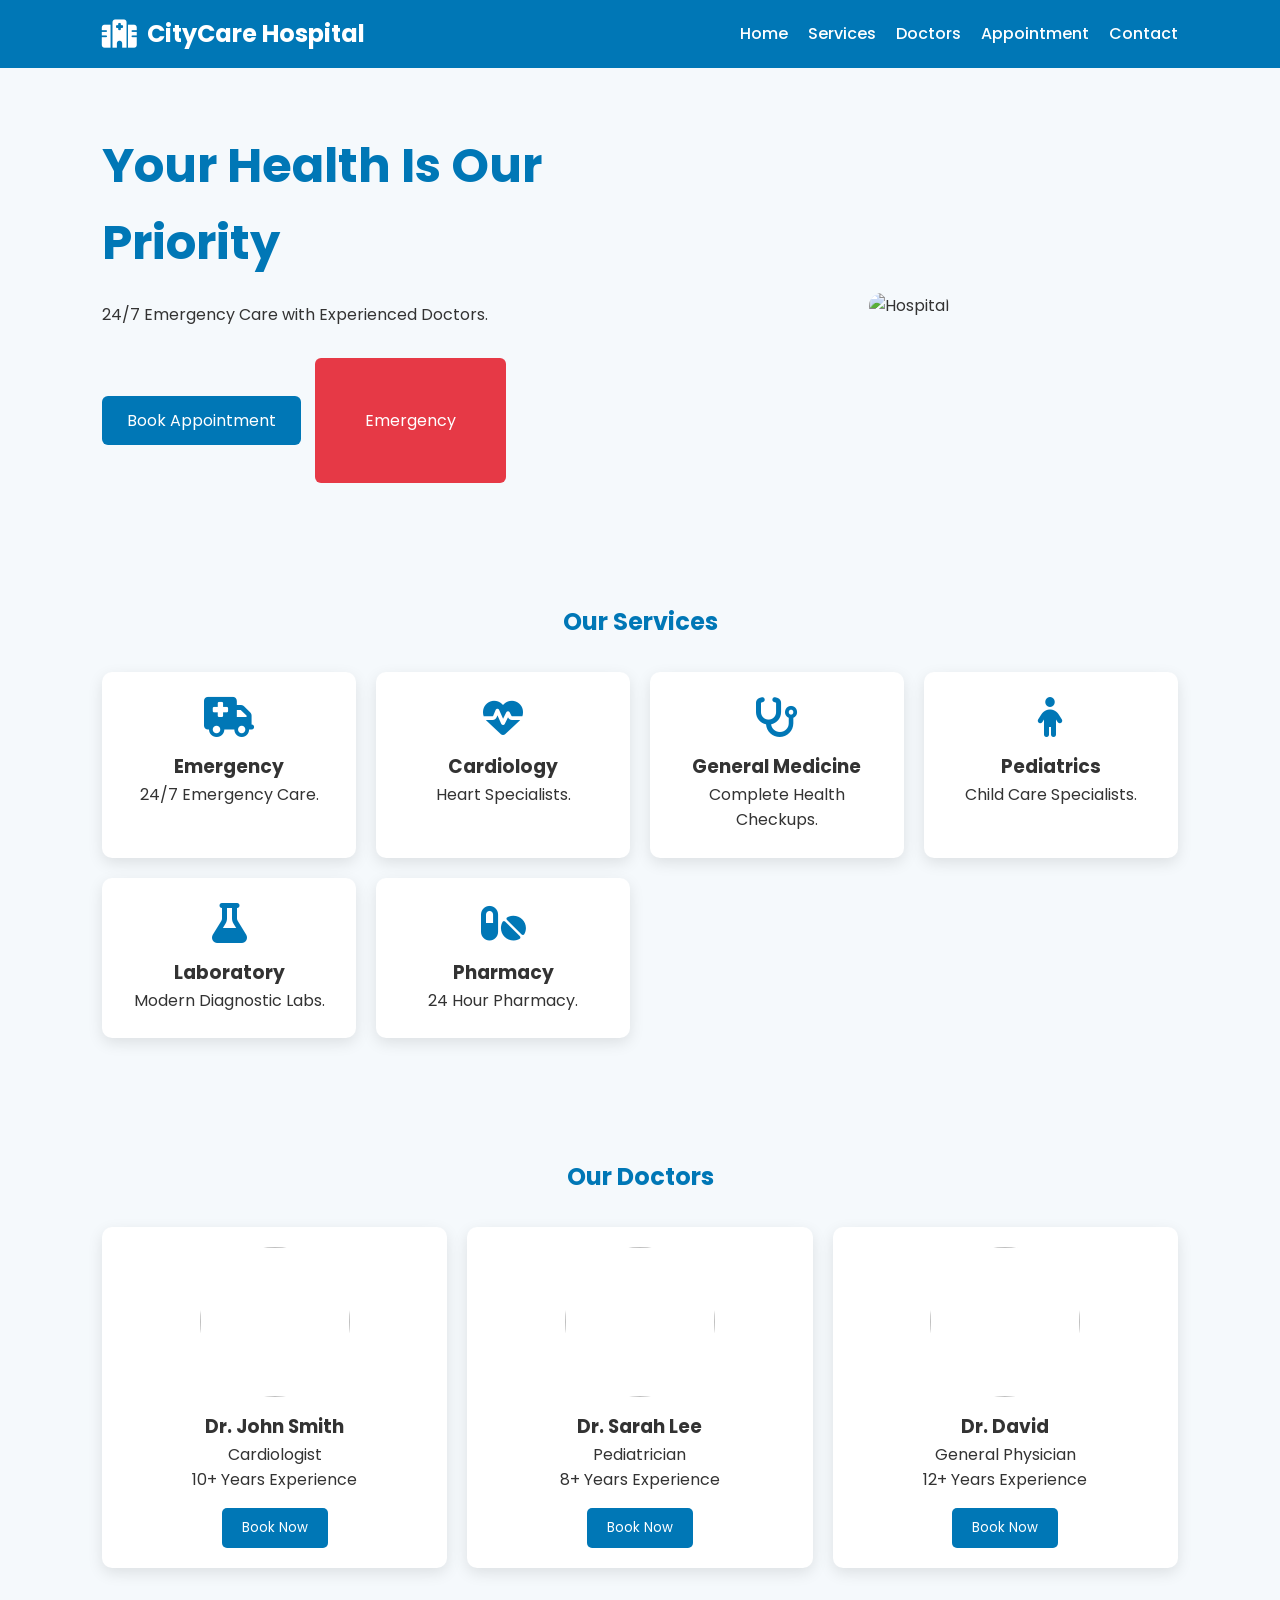
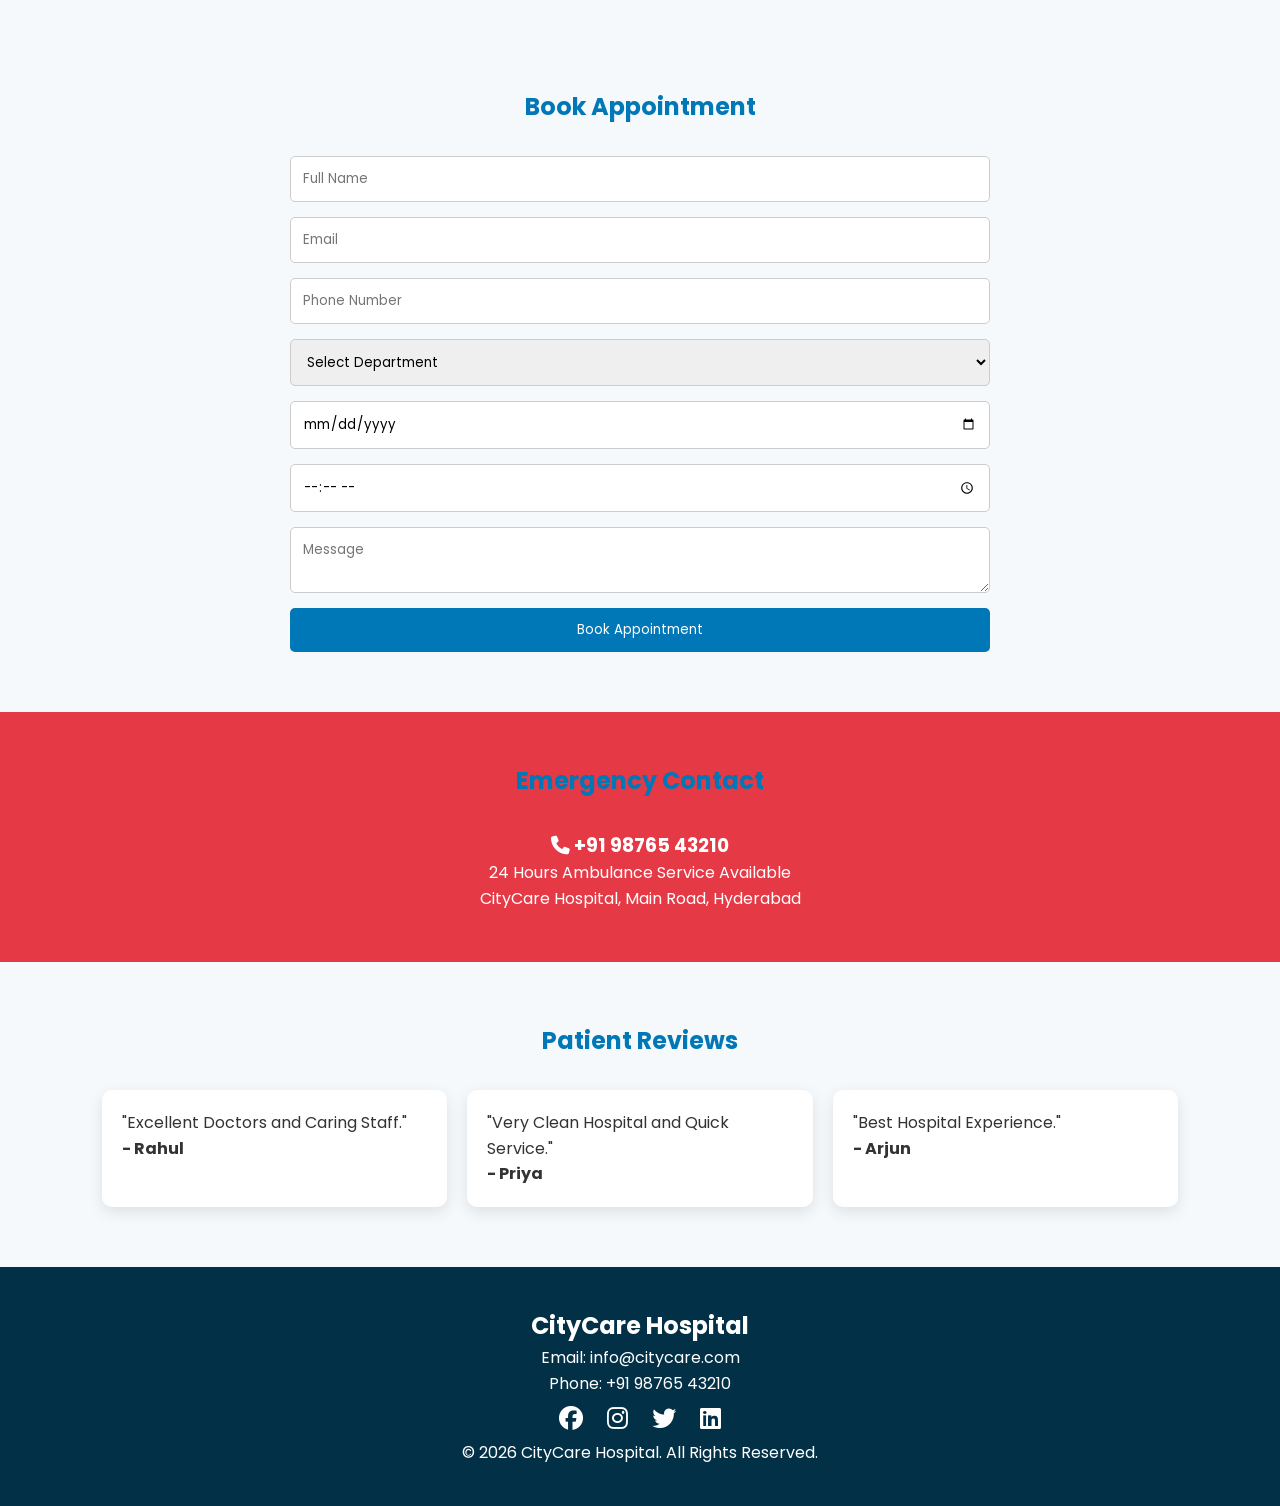
==== commit 74a397f0: "Merge pull request #7 from mamandurupraveena/ai-resume-builder Build a simple, modern, responsive AI" ====
--- a/index.html
+++ b/index.html
@@ -3,7 +3,6 @@
 <head>
     <meta charset="UTF-8">
     <meta name="viewport" content="width=device-width, initial-scale=1.0">
-<<<<<<< HEAD
     <title>CityCare Hospital</title>
     <link rel="stylesheet" href="style.css">
     <link rel="stylesheet"
@@ -222,76 +221,4 @@
 <script src="script.js"></script>
 
 </body>
-</html>
-=======
-
-    <title>Travel Explorer</title>
-
-    <link rel="stylesheet" href="style.css">
-</head>
-
-<body>
-
-    <header>
-        <nav>
-            <h1>Travel Explorer</h1>
-
-            <ul>
-                <li><a href="#home">Home</a></li>
-                <li><a href="#destinations">Destinations</a></li>
-                <li><a href="#about">About</a></li>
-                <li><a href="#contact">Contact</a></li>
-            </ul>
-        </nav>
-    </header>
-
-    <section id="home">
-        <h2>Explore The World</h2>
-        <p>Discover amazing destinations and unforgettable experiences.</p>
-        <button>Explore Now</button>
-    </section>
-
-    <section id="destinations">
-        <h2>Popular Destinations</h2>
-
-        <div>
-            <h3>Paris</h3>
-            <p>Experience the beauty of France.</p>
-        </div>
-
-        <div>
-            <h3>Dubai</h3>
-            <p>Discover luxury and adventure.</p>
-        </div>
-
-        <div>
-            <h3>Maldives</h3>
-            <p>Relax on beautiful tropical beaches.</p>
-        </div>
-    </section>
-
-    <section id="about">
-        <h2>About Us</h2>
-        <p>
-            Travel Explorer helps travelers discover beautiful
-            destinations around the world.
-        </p>
-    </section>
-
-    <section id="contact">
-        <h2>Contact Us</h2>
-
-        <button onclick="showMessage()">
-            Contact Us
-        </button>
-    </section>
-
-    <footer>
-        <p>© 2026 Travel Explorer</p>
-    </footer>
-
-    <script src="script.js"></script>
-
-</body>
-</html>
->>>>>>> ffa5d6a (add travel docker website)
+</html>
--- a/style.css
+++ b/style.css
@@ -1,4 +1,3 @@
-<<<<<<< HEAD
 /* Google Font */
 @import url('https://fonts.googleapis.com/css2?family=Poppins:wght@300;400;500;600;700&display=swap');
 
@@ -279,94 +278,4 @@
     font-size:34px;
 }
 
-}
-=======
-* {
-    margin: 0;
-    padding: 0;
-    box-sizing: border-box;
-}
-
-body {
-    font-family: Arial, sans-serif;
-    line-height: 1.6;
-}
-
-header {
-    background: #222;
-    color: white;
-    padding: 20px;
-}
-
-nav {
-    display: flex;
-    justify-content: space-between;
-    align-items: center;
-}
-
-nav ul {
-    display: flex;
-    list-style: none;
-    gap: 20px;
-}
-
-nav a {
-    color: white;
-    text-decoration: none;
-}
-
-#home {
-    min-height: 80vh;
-    display: flex;
-    flex-direction: column;
-    justify-content: center;
-    align-items: center;
-    text-align: center;
-
-    background: linear-gradient(
-        rgba(0, 0, 0, 0.5),
-        rgba(0, 0, 0, 0.5)
-    ),
-    url("https://images.unsplash.com/photo-1507525428034-b723cf961d3e")
-    center/cover;
-
-    color: white;
-}
-
-#home h2 {
-    font-size: 50px;
-}
-
-button {
-    margin-top: 20px;
-    padding: 12px 25px;
-    border: none;
-    border-radius: 5px;
-    cursor: pointer;
-}
-
-section {
-    padding: 60px 10%;
-    text-align: center;
-}
-
-#destinations {
-    background: #f4f4f4;
-}
-
-#destinations div {
-    display: inline-block;
-    width: 30%;
-    margin: 10px;
-    padding: 30px;
-    background: white;
-    border-radius: 10px;
-}
-
-footer {
-    background: #222;
-    color: white;
-    text-align: center;
-    padding: 20px;
-}
->>>>>>> ffa5d6a (add travel docker website)
+}
